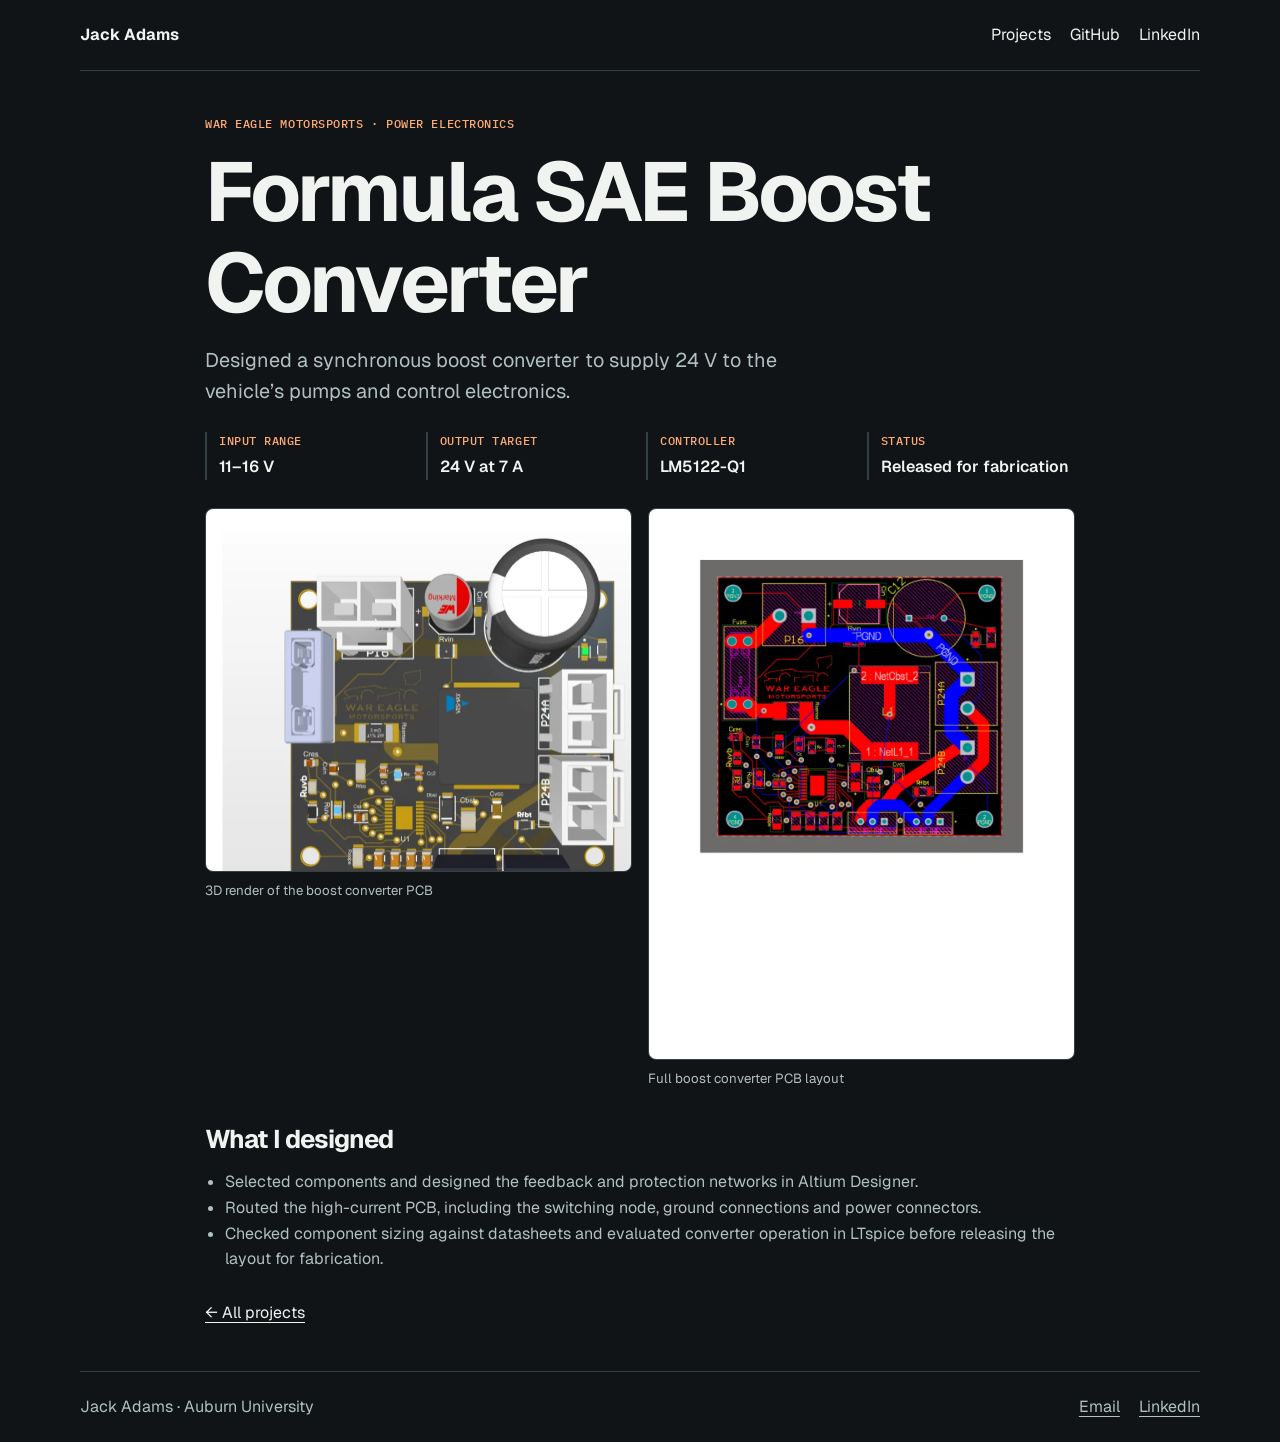
==== boost-converter.html @ 744dac94 "Add files via upload" ====
<!doctype html>
<html lang="en">
<head>
  <meta charset="utf-8">
  <meta name="viewport" content="width=device-width, initial-scale=1">
  <meta name="description" content="Designed a synchronous boost converter to supply 24 V to the vehicle’s pumps and control electronics.">
  <title>Formula SAE Boost Converter | Jack Adams</title>
  <link rel="stylesheet" href="styles.css">
</head>
<body>
  <a class="skip" href="#main">Skip to content</a>
  <div class="wrap">
    <nav aria-label="Main">
      <a href="index.html"><strong>Jack Adams</strong></a>
      <div><a href="index.html#projects">Projects</a><a href="https://github.com/jackdadams">GitHub</a><a href="https://www.linkedin.com/in/jackdadams/">LinkedIn</a></div>
    </nav>
    <main id="main"><article class="detail">
      <p class="kicker">War Eagle Motorsports · Power electronics</p>
      <h1>Formula SAE Boost Converter</h1>
      <p class="lede">Designed a synchronous boost converter to supply 24 V to the vehicle’s pumps and control electronics.</p>
      <dl class="specs"><div><dt>Input range</dt><dd>11–16 V</dd></div><div><dt>Output target</dt><dd>24 V at 7 A</dd></div><div><dt>Controller</dt><dd>LM5122-Q1</dd></div><div><dt>Status</dt><dd>Released for fabrication</dd></div></dl>
      <div class="gallery"><figure><img src="assets/boost-render.webp" alt="3D render of the boost converter PCB"><figcaption>3D render of the boost converter PCB</figcaption></figure><figure><img src="assets/boost-layout.webp" alt="Full boost converter PCB layout"><figcaption>Full boost converter PCB layout</figcaption></figure></div>
      <section><h2>What I designed</h2><ul><li>Selected components and designed the feedback and protection networks in Altium Designer.</li><li>Routed the high-current PCB, including the switching node, ground connections and power connectors.</li><li>Checked component sizing against datasheets and evaluated converter operation in LTspice before releasing the layout for fabrication.</li></ul></section>
      <section><a href="index.html#projects">← All projects</a></section>
    </article></main>
    <footer><span>Jack Adams · Auburn University</span><div><a href="mailto:jda0088@auburn.edu">Email</a><a href="https://www.linkedin.com/in/jackdadams/">LinkedIn</a></div></footer>
  </div>
</body>
</html>
---- styles.css ----
@import url('https://fonts.googleapis.com/css2?family=Geist:wght@400;500;600;700&family=IBM+Plex+Mono:wght@400;500&display=swap');
:root{color-scheme:dark;--bg:#101416;--panel:#171d20;--line:#354044;--text:#f0f3ef;--muted:#b2c0c1;--accent:#ffab75}
*{box-sizing:border-box}
body{margin:0;background:var(--bg);color:var(--text);font:16px/1.6 Geist,system-ui,sans-serif}
a{color:inherit;text-underline-offset:.25em}a:hover{color:var(--accent)}a:focus-visible{outline:2px solid var(--accent);outline-offset:5px}
.wrap{width:min(1120px,calc(100% - 40px));margin-inline:auto}
nav,footer{display:flex;align-items:center;justify-content:space-between;gap:1rem;flex-wrap:wrap;padding-block:22px}
nav{border-bottom:1px solid var(--line)}nav div,footer div{display:flex;gap:1.2rem;flex-wrap:wrap}nav a{text-decoration:none}
.hero{display:grid;grid-template-columns:1fr .85fr;gap:clamp(24px,6vw,90px);align-items:center;padding:clamp(44px,8vw,100px) 0 64px}
.kicker,.status,.specs dt{font:500 .76rem/1.5 "IBM Plex Mono",monospace;letter-spacing:.045em;text-transform:uppercase;color:var(--accent)}
h1,h2,h3,p{margin:0 0 .8rem}h1,h2,h3{line-height:1.1;letter-spacing:-.035em}
h1{font-size:clamp(2.8rem,8vw,6.8rem);margin-bottom:1rem}
h2{font-size:clamp(1.7rem,4vw,2.6rem)}h3{font-size:1.35rem}
p{color:var(--muted)}.lede{font-size:clamp(1rem,2vw,1.24rem);max-width:48ch}
.button{display:inline-block;background:var(--accent);color:#20130c;font-weight:700;text-decoration:none;padding:.65rem 1rem;margin-top:.5rem;border-radius:5px}.button:hover{color:#20130c;background:#ffd0b2}
figure{margin:0}figure img{display:block;width:100%;max-height:590px;object-fit:contain;background:#21292c;border:1px solid var(--line);border-radius:8px}
.hero img{aspect-ratio:1.18;object-fit:contain}
figcaption{color:var(--muted);font-size:.83rem;padding:.5rem 0}
.section{border-top:1px solid var(--line);padding:32px 0 52px}
.grid,.gallery{display:grid;grid-template-columns:repeat(2,minmax(0,1fr));gap:16px}
.card{padding:20px;background:var(--panel);border:1px solid var(--line);border-radius:8px;display:block;text-decoration:none}.card:hover{border-color:var(--accent)}
.card .status{display:block;margin-bottom:.6rem}.card p{margin-bottom:0}.card h3 span{color:var(--accent)}
.detail{max-width:870px;margin-inline:auto;padding:44px 0 18px}.detail h1{font-size:clamp(2.6rem,7vw,5.2rem)}.detail h2{font-size:1.6rem}
.detail section,.detail .gallery{margin:28px 0}.detail ul{padding-left:1.25rem;color:var(--muted)}
.specs{display:grid;grid-template-columns:repeat(auto-fit,minmax(130px,1fr));gap:12px;margin:24px 0}
.specs div{border-left:2px solid var(--line);padding-left:12px}.specs dd{margin:4px 0 0;font-weight:600}
footer{border-top:1px solid var(--line);color:var(--muted)}.skip{position:absolute;left:-9999px}.skip:focus{left:12px;top:12px;background:var(--bg);padding:8px}
@media(max-width:640px){.hero,.grid,.gallery{grid-template-columns:1fr}.hero{padding-bottom:36px}}
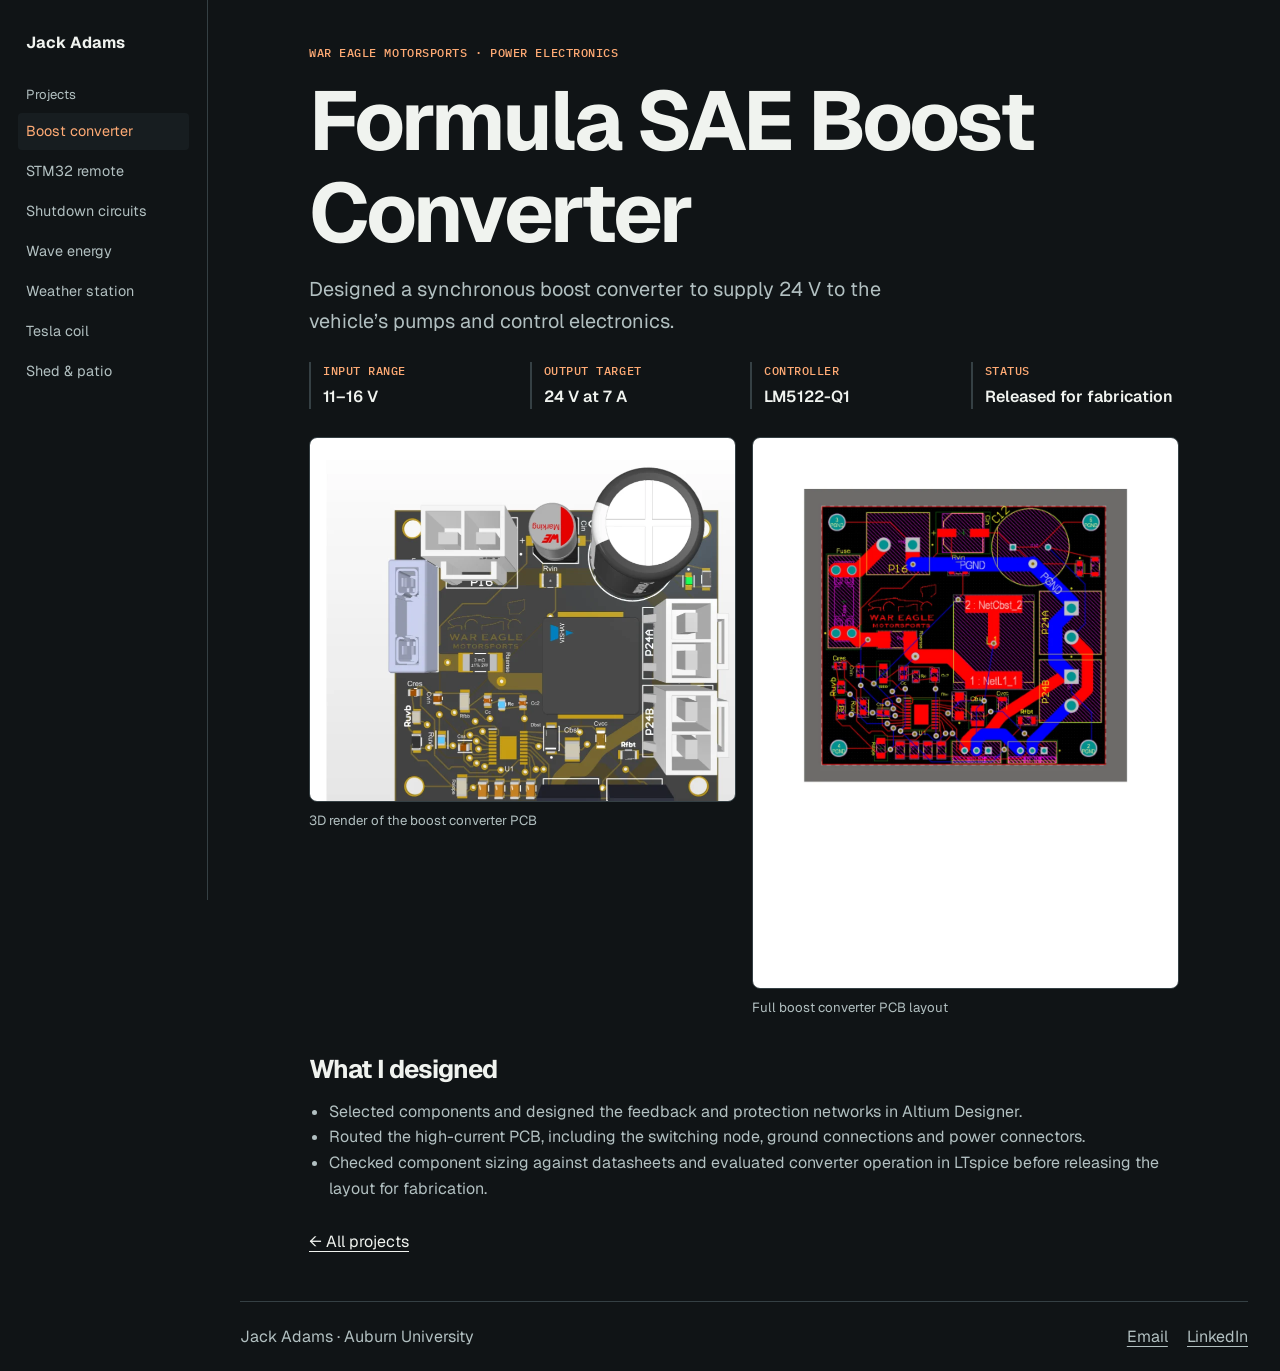
==== commit 972751b1: "Add files via upload" ====
--- a/boost-converter.html
+++ b/boost-converter.html
@@ -9,11 +9,14 @@
 </head>
 <body>
   <a class="skip" href="#main">Skip to content</a>
+  <aside class="sidebar">
+    <a class="brand" href="index.html">Jack Adams</a>
+    <nav aria-label="Projects">
+      <a class="nav-heading" href="index.html#projects">Projects</a>
+      <div class="nav-links"><a href="boost-converter.html" aria-current="page">Boost converter</a><a href="stm32-remote.html">STM32 remote</a><a href="shutdown-circuits.html">Shutdown circuits</a><a href="wave-energy.html">Wave energy</a><a href="weather-station.html">Weather station</a><a href="tesla-coil.html">Tesla coil</a><a href="shed-and-patio.html">Shed &amp; patio</a></div>
+    </nav>
+  </aside>
   <div class="wrap">
-    <nav aria-label="Main">
-      <a href="index.html"><strong>Jack Adams</strong></a>
-      <div><a href="index.html#projects">Projects</a><a href="https://github.com/jackdadams">GitHub</a><a href="https://www.linkedin.com/in/jackdadams/">LinkedIn</a></div>
-    </nav>
     <main id="main"><article class="detail">
       <p class="kicker">War Eagle Motorsports · Power electronics</p>
       <h1>Formula SAE Boost Converter</h1>
--- a/styles.css
+++ b/styles.css
@@ -26,3 +26,45 @@
 .specs div{border-left:2px solid var(--line);padding-left:12px}.specs dd{margin:4px 0 0;font-weight:600}
 footer{border-top:1px solid var(--line);color:var(--muted)}.skip{position:absolute;left:-9999px}.skip:focus{left:12px;top:12px;background:var(--bg);padding:8px}
 @media(max-width:640px){.hero,.grid,.gallery{grid-template-columns:1fr}.hero{padding-bottom:36px}}
+
+/* Project navigation stays visible while the content scrolls. */
+:root{--sidebar-width:13rem}
+body{display:grid;grid-template-columns:var(--sidebar-width) minmax(0,1fr)}
+.sidebar{position:sticky;top:0;height:100dvh;overflow:auto;border-right:1px solid var(--line);padding:30px 18px;background:var(--bg);z-index:2}
+.brand{display:inline-block;font-weight:700;text-decoration:none;margin:0 8px 28px}
+.sidebar nav{display:block;border:0;padding:0}
+.sidebar .nav-heading{display:block;margin:0 8px 8px;color:var(--muted);font-size:.82rem}
+.sidebar .nav-links{display:flex;flex-direction:column;gap:3px}
+.nav-links a{display:block;padding:7px 8px;border-radius:4px;font-size:.9rem;color:var(--muted);transition:background .2s,color .2s}
+.nav-links a:hover,.nav-links a[aria-current]{background:var(--panel);color:var(--accent)}
+.wrap{width:min(1040px,calc(100% - 64px))}
+.hero{padding:clamp(36px,7vw,76px) 0 38px}
+.hero h1{font-size:clamp(2.8rem,7vw,5.6rem)}
+.profile-links{display:flex;gap:1rem;margin-top:1.25rem}
+.card{display:flex;flex-direction:column;overflow:hidden;padding:0;transition:transform .22s,border-color .22s}
+.card img{display:block;width:100%;aspect-ratio:1.8;object-fit:cover;background:#20282a;transition:transform .35s}
+.card img[src$="boost-render.webp"]{object-fit:contain}
+.card-copy{padding:18px;position:relative;background:var(--panel);flex:1}
+.card:hover{transform:translateY(-3px)}
+.card:hover img{transform:scale(1.04)}
+.hero,.detail{animation:enter .55s ease-out both}
+.card{animation:enter .45s ease-out both}
+.card:nth-child(2){animation-delay:.07s}.card:nth-child(3){animation-delay:.14s}.card:nth-child(4){animation-delay:.21s}
+@keyframes enter{from{opacity:0;translate:0 12px}to{opacity:1;translate:0 0}}
+#projects{scroll-margin-top:20px}
+@media(max-width:820px){.hero{grid-template-columns:1fr}.wrap{width:calc(100% - 36px)}}
+@media(max-width:640px){
+  body{display:block}
+  .sidebar{height:auto;overflow:visible;border-right:0;border-bottom:1px solid var(--line);padding:10px 0 4px}
+  .brand{margin:0 0 4px 18px}
+  .sidebar nav{display:flex;gap:2px;align-items:center}
+  .sidebar .nav-heading{margin:0;padding:6px 8px 6px 18px;white-space:nowrap}
+  .sidebar .nav-links{flex-direction:row;flex-wrap:nowrap;overflow-x:auto;min-width:0;padding:3px 6px;scrollbar-width:thin}
+  .nav-links a{flex:none;white-space:nowrap}
+  #projects{scroll-margin-top:100px}
+}
+@media(prefers-reduced-motion:reduce){
+  .hero,.detail,.card{animation:none}
+  .card,.card img,.nav-links a{transition:none}
+  .card:hover,.card:hover img{transform:none}
+}
